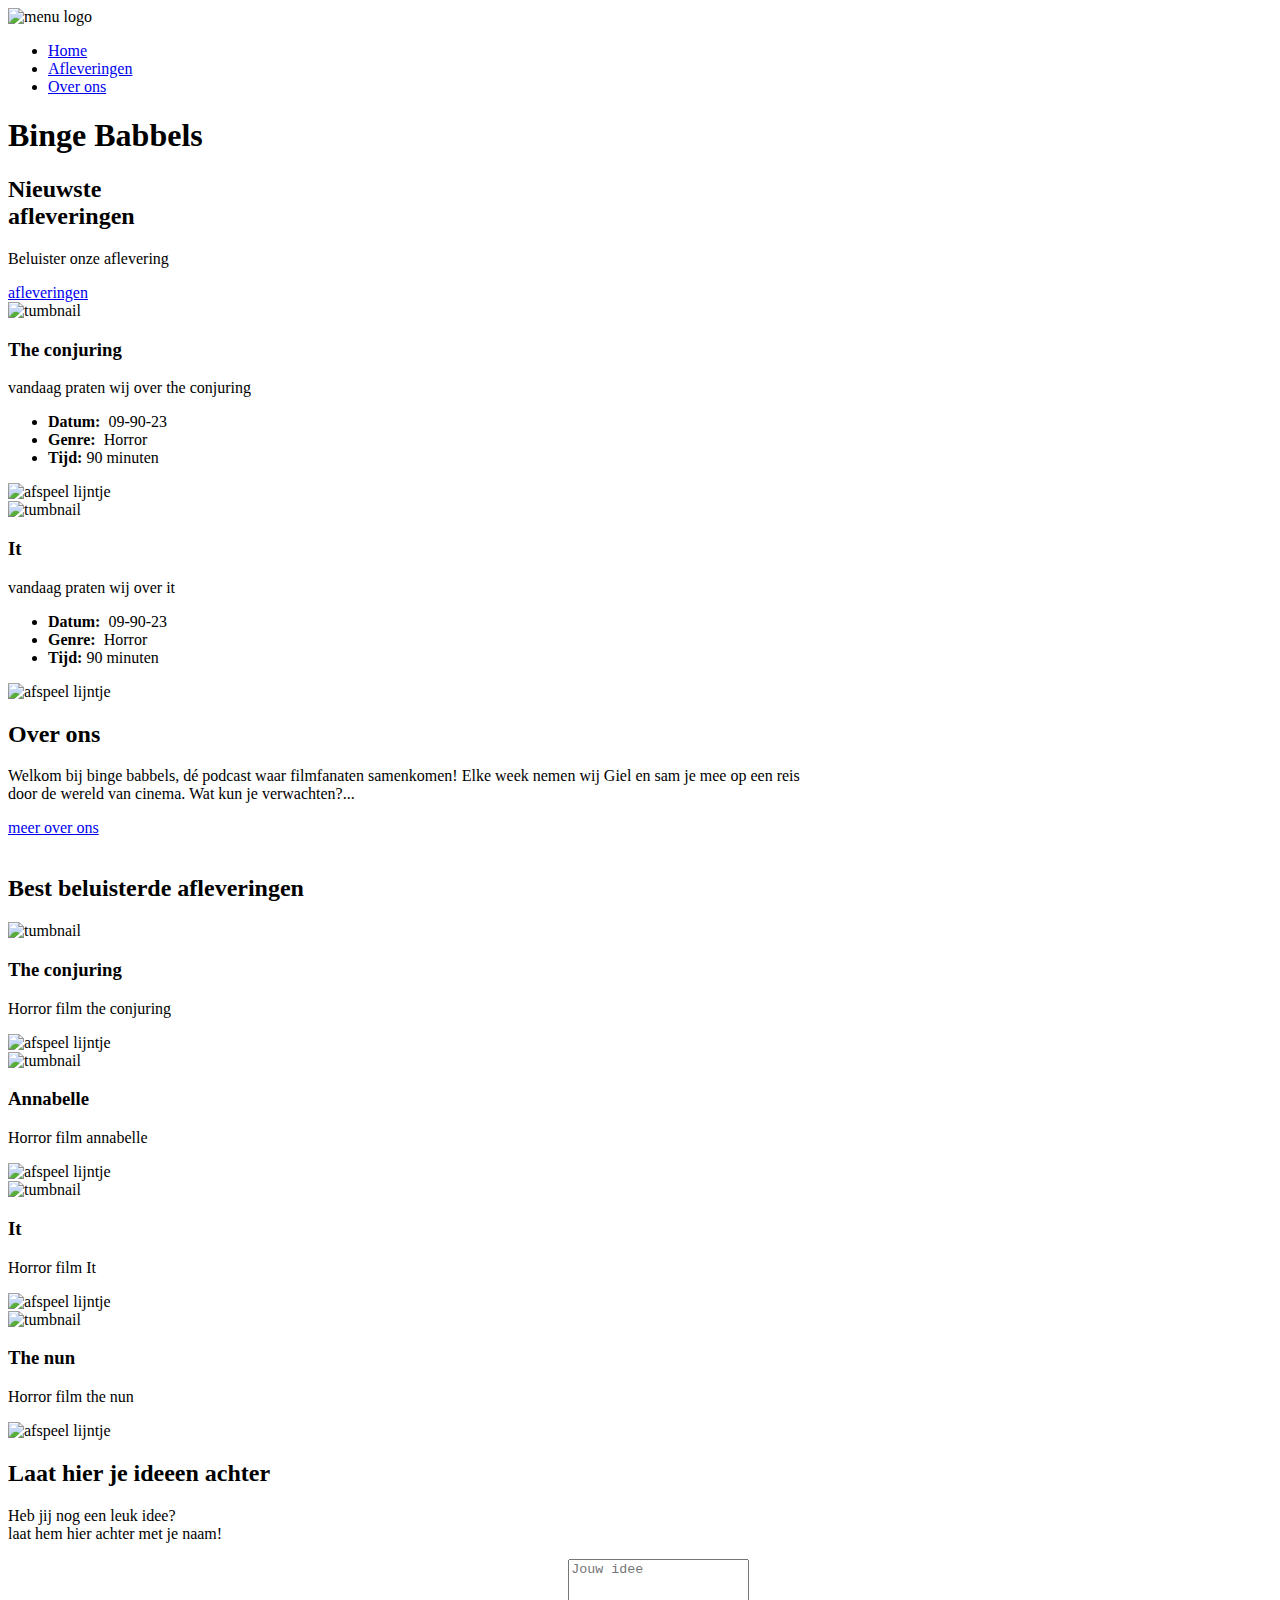
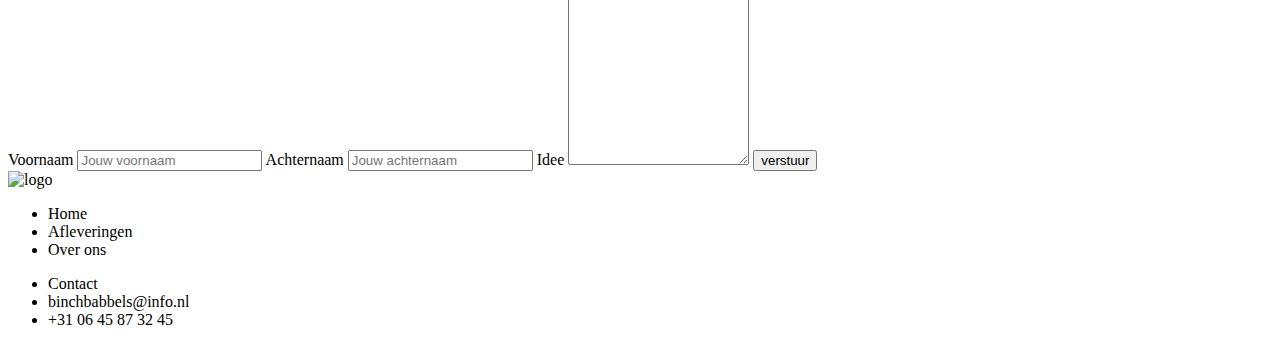
==== index.html @ 36d1fc37 "update" ====
<!DOCTYPE html>
<html lang="en">
  <head>
    <meta charset="UTF-8">
    <meta name="viewport" content="width=device-width, initial-scale=1.0">
    <title>Binch Babbels</title>
    <link rel="stylesheet" href="style.css">

    <link rel="preconnect" href="https://fonts.googleapis.com">
    <link rel="preconnect" href="https://fonts.gstatic.com" crossorigin>
    <link
      href="https://fonts.googleapis.com/css2?family=Anton&display=swap"
      rel="stylesheet"
    >
    <link href="https://fonts.googleapis.com/css2?family=Radio+Canada:ital,wght@0,300..700;1,300..700&display=swap" rel="stylesheet">
    <link href="https://fonts.googleapis.com/css2?family=Quicksand:wght@300..700&display=swap" rel="stylesheet">
    <link
      href="https://fonts.googleapis.com/css2?family=Anton&family=Permanent+Marker&display=swap"
      rel="stylesheet"
    >
    <link
      href="https://fonts.googleapis.com/css2?family=Bungee&display=swap"
      rel="stylesheet"
    >
  </head>

  <body>
    <header>
  
      
    <img src="images/Logo-blauw.png" alt="menu logo">

      <nav>
        <ul>
          <li><a href="index.html">Home</a></li>
          <li><a href="afleveringen-podcast.html">Afleveringen</a></li>
          <li><a href="over-ons-podcast.html">Over ons</a></li>
        </ul>
      </nav>
    </header>

    <main>
      <!--Header image-->
      <section class="podcast-titel">
        <h1>Binge Babbels</h1>
      </section>

      <!--Nieuwsta afleveringen-->

      <section class="nieuwste-afleveringen">
        <h2>Nieuwste <br> afleveringen</h2> 
        <div>
          <p>Beluister onze aflevering</p>
          <a href="afleveringen.html">afleveringen</a>
        </div>

      </section>

      <!-- Tegels afleveringen-->
      <section class="aflevering">
        <article>
          <img class="aflevering-tumbnail" src="images/Tekengebied 1 2.png" alt="tumbnail">
          <div>
            <h3 class="titel-nieuwe">The conjuring</h3>
            <p>vandaag praten wij over the conjuring</p>

            <ul>
              <li> <b>Datum:&nbsp;</b> 09-90-23</li>
              <li> <b>Genre:&nbsp;</b> Horror</li>
              <li> <b>Tijd:&nbsp;</b>90 minuten</li>
            </ul>

            <img class="playlijn" src="images/play.png" alt="afspeel lijntje">
          </div>
        </article>

        <article>
          <img
            class="aflevering-tumbnail"
            src="images/Tekengebied 2 2.png"
            alt="tumbnail"
          >
          <div>
            <h3 class="titel-nieuwe">It</h3>
            <p>vandaag praten wij over it</p>
            <ul>
              <li> <b>Datum:&nbsp;</b> 09-90-23</li>
              <li> <b>Genre:&nbsp;</b> Horror</li>
              <li> <b>Tijd:&nbsp;</b>90 minuten</li>
            </ul>
            <img class="playlijn" src="images/play.png" alt="afspeel lijntje">
          </div>
        </article>
      </section>


        
      <!--about-->
<section class="overons-section">

  <div>
    <h2>Over ons </h2>
    <p>
      Welkom bij binge babbels, dé podcast waar filmfanaten samenkomen! Elke week nemen wij Giel en sam je mee op een reis <br> door de wereld van cinema. Wat kun je verwachten?... </p>
    <a href="over-ons-podcast.html">meer over ons</a>
  </div>
    <img  class="foto-overons-home" src="images/wit-logo.png" alt="">
  

</section>






      
      <!--bestbeluisterd-->
      <section>
        <h2 class="titel-bestbeluisterd">Best beluisterde afleveringen</h2>
      </section>
      <div class="test">
      <section class="best-beluisterd-tegel">
       
        <article>
          <img
            class="aflevering-tumbnail"
            src="images/Tekengebied 1 2.png"
            alt="tumbnail"
          >
          <div>
            <h3 class="titel-nieuwe">The conjuring</h3>
            <p>Horror film the conjuring</p>

            <img class="playlijn" src="images/play.png" alt="afspeel lijntje">
          </div>
        </article>

        <article>
          <img
            class="aflevering-tumbnail"
            src="images/Tekengebied 4 1.png"
            alt="tumbnail"
          >
          <div>
            <h3 class="titel-nieuwe">Annabelle</h3>
            <p>Horror film annabelle</p>
    
            <img class="playlijn" src="images/play.png" alt="afspeel lijntje">
          </div>
        </article>
        

        <article>
          <img
            class="aflevering-tumbnail"
            src="images/Tekengebied 2 2.png"
            alt="tumbnail"
          >
          <div>
            <h3 class="titel-nieuwe">It</h3>
            <p>Horror film It</p>
           
            <img class="playlijn" src="images/play.png" alt="afspeel lijntje">
          </div>
        </article>

        <article>
          <img
            class="aflevering-tumbnail"
            src="images/Tekengebied 6 1.png"
            alt="tumbnail"
          >
          <div>
            <h3 class="titel-nieuwe">The nun</h3>
            <p>Horror film the nun</p>
           
            <img class="playlijn" src="images/play.png" alt="afspeel lijntje">
          </div>
        </article>
      </section>
    </div>
      
      <!-- bron formulier: https://www.w3schools.com/howto/howto_css_contact_form.asp-->

      <section class="formulier">
        <div>
          
          <h2>
            Laat hier je ideeen achter
          </h2>
          <p>
            Heb jij nog een leuk idee?<br> laat hem hier achter met je naam!
          </p>
        </div>

        <div class="container">
          <form action="action_page.php">
            <label for="fname">Voornaam</label>
            <input
              type="text"
              id="fname"
              name="firstname"
              placeholder="Jouw voornaam"
            >

            <label for="lname">Achternaam</label>
            <input
              type="text"
              id="lname"
              name="lastname"
              placeholder="Jouw achternaam"
            >

            <label for="subject">Idee</label>
            <textarea
              id="subject"
              name="subject"
              placeholder="Jouw idee"
              style="height: 200px"
            ></textarea>

            <input type="submit" value="verstuur">
          </form>
        </div>
      </section>
    </main>

    <footer>
      <img src="images/logo-binchbabbels-geel.png" alt="logo">
      <div>
        <ul>
          <li>Home</li>
          <li>Afleveringen</li>
          <li>Over ons</li>
        </ul>
      </div>
      <div>
        <ul>
          <li>Contact</li>
          <li>binchbabbels@info.nl</li>
          <li>+31 06 45 87 32 45</li>
        </ul>
      </div>
    </footer>
  </body>
</html>
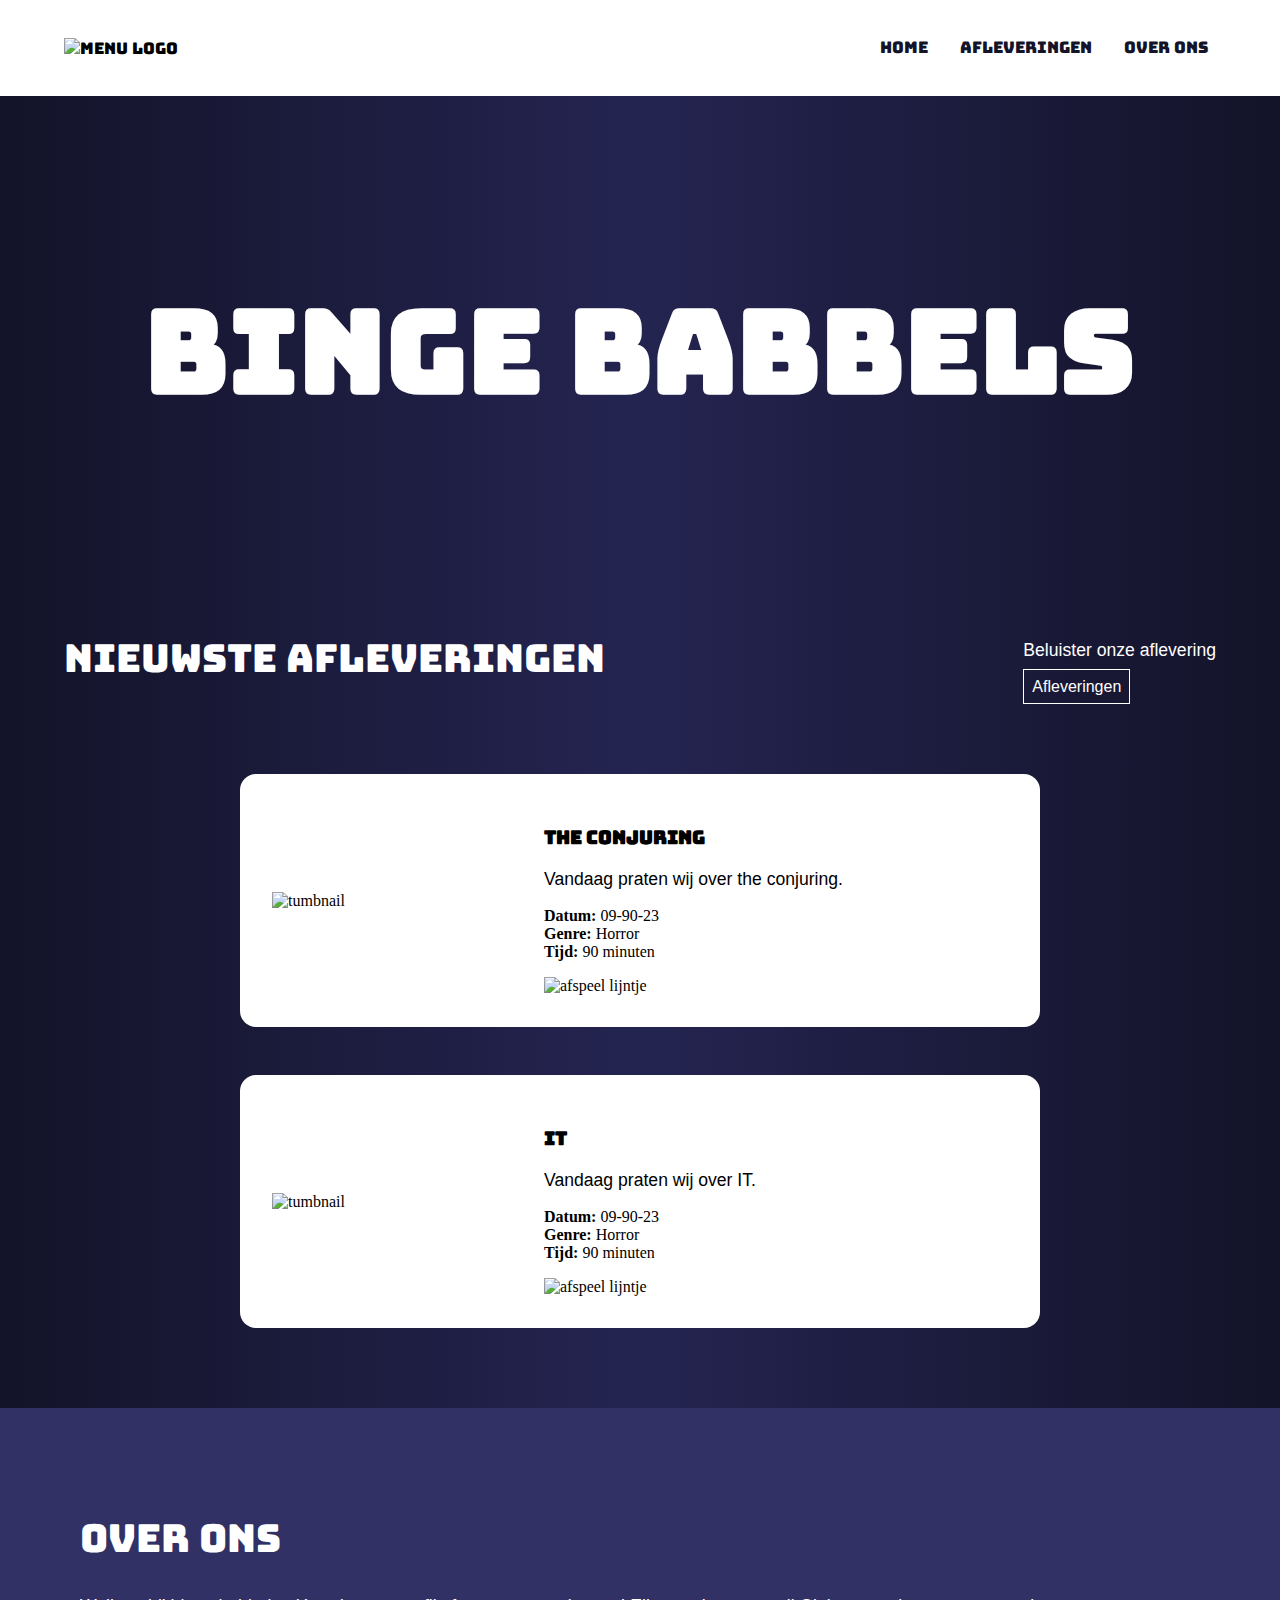
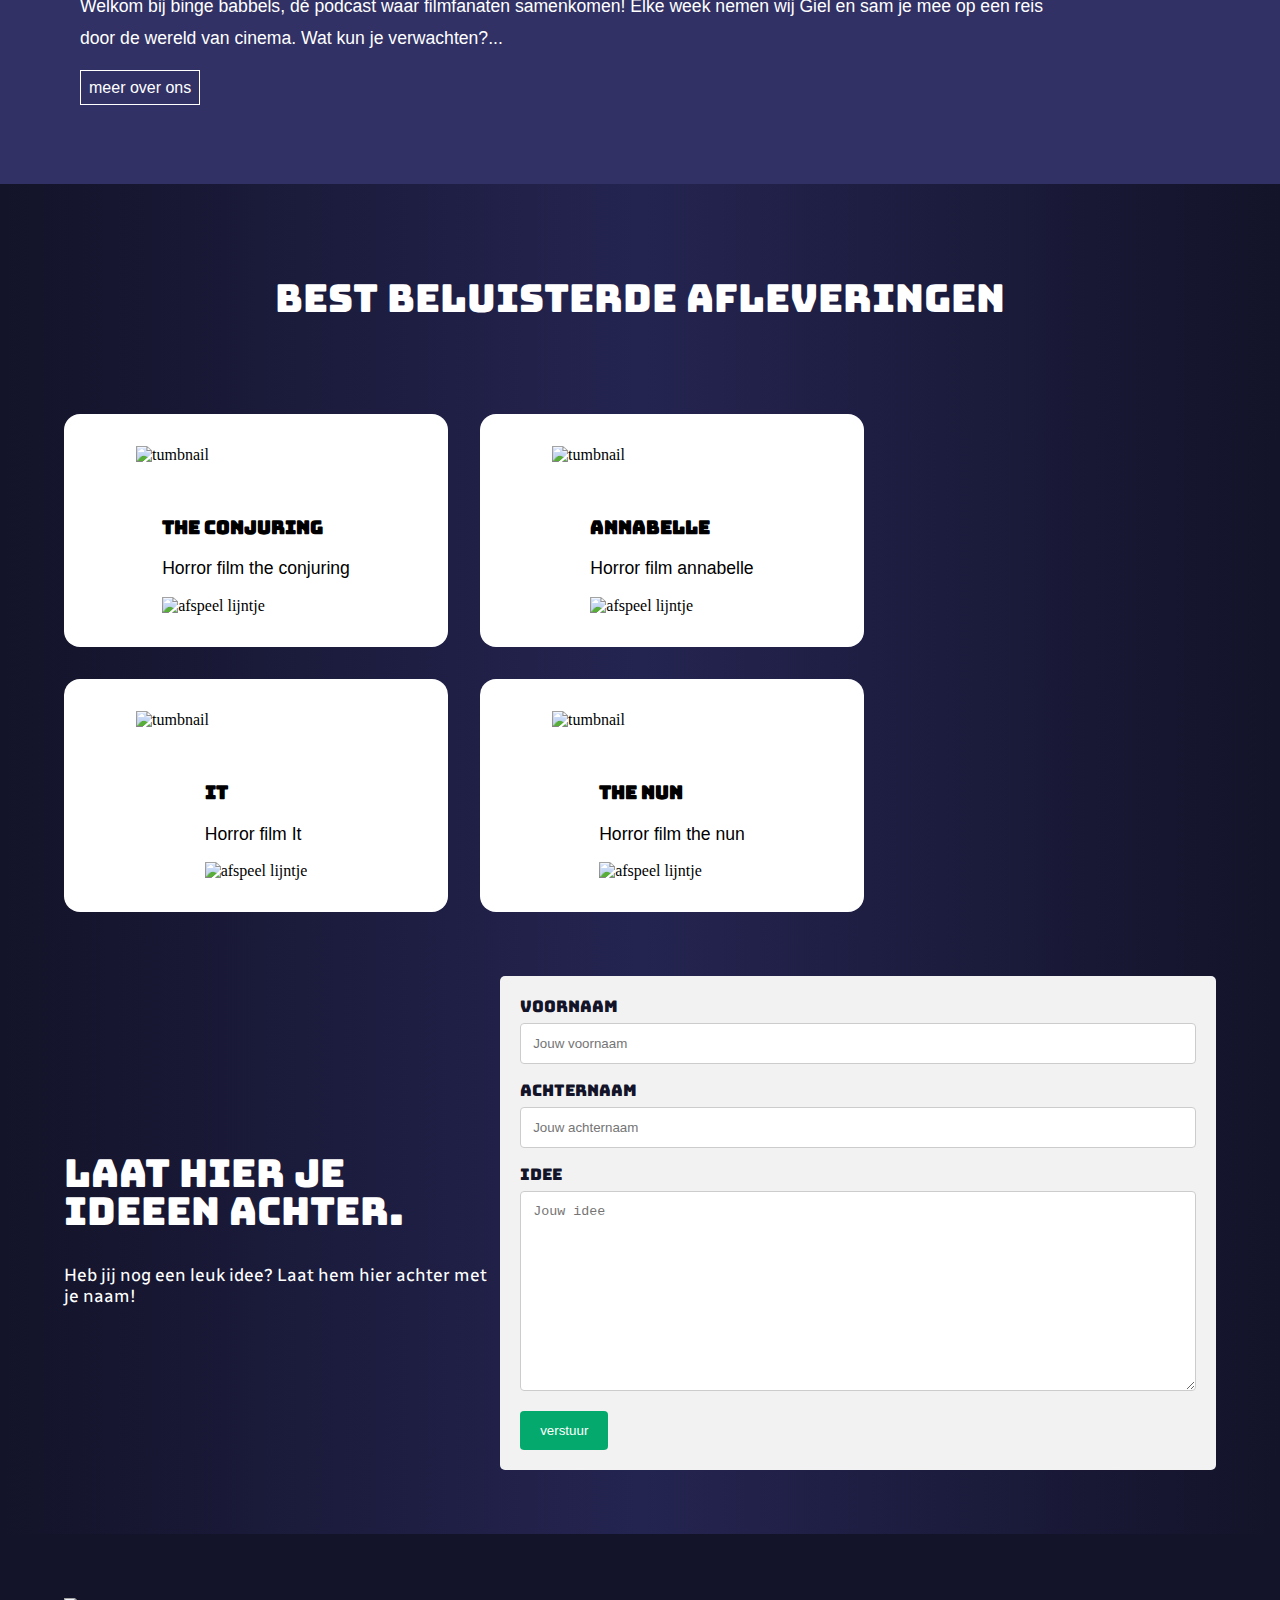
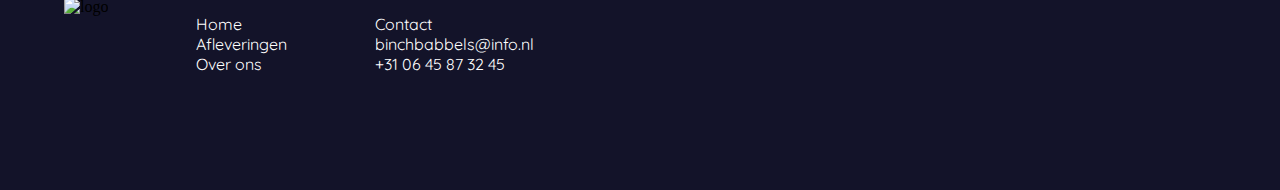
==== commit e43b489a: "nog een update" ====
--- a/index.html
+++ b/index.html
@@ -2,6 +2,7 @@
 <html lang="en">
   <head>
     <meta charset="UTF-8">
+    <link rel="icon" href="images/Logo-blauw.png">
     <meta name="viewport" content="width=device-width, initial-scale=1.0">
     <title>Binch Babbels</title>
     <link rel="stylesheet" href="style.css">
@@ -48,10 +49,10 @@
       <!--Nieuwsta afleveringen-->
 
       <section class="nieuwste-afleveringen">
-        <h2>Nieuwste <br> afleveringen</h2> 
+        <h2>Nieuwste afleveringen</h2> 
         <div>
           <p>Beluister onze aflevering</p>
-          <a href="afleveringen.html">afleveringen</a>
+          <a href="afleveringen.html">Afleveringen</a>
         </div>
 
       </section>
@@ -62,12 +63,12 @@
           <img class="aflevering-tumbnail" src="images/Tekengebied 1 2.png" alt="tumbnail">
           <div>
             <h3 class="titel-nieuwe">The conjuring</h3>
-            <p>vandaag praten wij over the conjuring</p>
+            <p>Vandaag praten wij over the conjuring.</p>
 
             <ul>
-              <li> <b>Datum:&nbsp;</b> 09-90-23</li>
-              <li> <b>Genre:&nbsp;</b> Horror</li>
-              <li> <b>Tijd:&nbsp;</b>90 minuten</li>
+              <li> <strong>Datum:&nbsp;</strong> 09-90-23</li>
+              <li> <strong>Genre:&nbsp;</strong> Horror</li>
+              <li> <strong>Tijd:&nbsp;</strong>90 minuten</li>
             </ul>
 
             <img class="playlijn" src="images/play.png" alt="afspeel lijntje">
@@ -81,12 +82,12 @@
             alt="tumbnail"
           >
           <div>
-            <h3 class="titel-nieuwe">It</h3>
-            <p>vandaag praten wij over it</p>
+            <h3 class="titel-nieuwe">IT</h3>
+            <p>Vandaag praten wij over IT.</p>
             <ul>
-              <li> <b>Datum:&nbsp;</b> 09-90-23</li>
-              <li> <b>Genre:&nbsp;</b> Horror</li>
-              <li> <b>Tijd:&nbsp;</b>90 minuten</li>
+              <li> <strong>Datum:&nbsp;</strong> 09-90-23</li>
+              <li> <strong>Genre:&nbsp;</strong> Horror</li>
+              <li> <strong>Tijd:&nbsp;</strong>90 minuten</li>
             </ul>
             <img class="playlijn" src="images/play.png" alt="afspeel lijntje">
           </div>
@@ -101,7 +102,7 @@
   <div>
     <h2>Over ons </h2>
     <p>
-      Welkom bij binge babbels, dé podcast waar filmfanaten samenkomen! Elke week nemen wij Giel en sam je mee op een reis <br> door de wereld van cinema. Wat kun je verwachten?... </p>
+      Welkom bij binge babbels, dé podcast waar filmfanaten samenkomen! Elke week nemen wij Giel en sam je mee op een reis door de wereld van cinema. Wat kun je verwachten?... </p>
     <a href="over-ons-podcast.html">meer over ons</a>
   </div>
     <img  class="foto-overons-home" src="images/wit-logo.png" alt="">
@@ -187,10 +188,10 @@
         <div>
           
           <h2>
-            Laat hier je ideeen achter
+            Laat hier je ideeen achter.
           </h2>
           <p>
-            Heb jij nog een leuk idee?<br> laat hem hier achter met je naam!
+            Heb jij nog een leuk idee? Laat hem hier achter met je naam!
           </p>
         </div>
 
--- a/style.css
+++ b/style.css
@@ -0,0 +1,536 @@
+body {
+    margin: 0;
+    width: 100%;
+    background-image: linear-gradient(
+      to right,
+      rgb(19, 19, 41),
+      rgb(36, 36, 81),
+      rgb(19, 19, 41)
+    );
+  }
+
+  main section {
+    padding: 4em 4em 0em 4em;
+  }
+
+  main section section {
+    padding: 0 0em;
+  }
+
+  /*navigatie*/
+
+  header {
+    display: flex;
+    padding: 0 4em;
+    background-color: white;
+    flex-wrap: wrap;
+    align-items: center;
+    font-family: "Bungee", sans-serif;
+    gap: 2rem;
+    justify-content: space-between;
+  
+
+  }
+
+header img{
+    width: 10em;   
+}
+
+
+
+  header li {
+    height: 5rem;
+    list-style: none;
+    line-height: 5rem;
+    padding: 0.5em;
+  }
+
+  header ul {
+    display: flex;
+    gap: 1rem;
+    margin: 0;
+  }
+
+  header li a {
+    color: rgb(19, 19, 41);
+    text-decoration: none;
+  }
+  
+  header li a:hover {
+    color: rgb(255, 255, 255);
+  }
+
+  header li:hover{
+    background-color:rgb(19, 19, 41);  
+  }
+
+  header li:hover a{
+    color:white ;
+  }
+
+
+
+
+ /*header*/
+
+
+  h1 {
+    font-size: 9vw;
+    font-family: "Bungee", sans-serif;
+    color: white;
+    text-align: center;
+    margin: 0em;
+    line-height: 9vw;
+  }
+
+  .podcast-titel {
+    display: flex;
+    background-image: url(images/patroon2.png);
+    background-repeat: no-repeat;
+    background-size: cover;
+    background-position: center;
+    height: 30vw;
+    justify-content: center;
+    align-items: center;
+  }
+
+
+
+ /*nieuwste aflevering*/
+
+  h2 {
+    font-size: 3vw;
+    font-family: "Bungee", sans-serif;
+    font-weight: 400;
+    font-style: normal;
+    color: white;
+    text-align: left;
+
+    line-height: 1em;
+  }
+
+
+  section a {
+    border: 0.1rem solid white;
+    padding: 0.5rem;
+    color: white;
+    text-decoration: none;
+    font-family: "Franklin Gothic Medium", "Arial Narrow", Arial, sans-serif;
+  }
+
+section p {
+    color: rgb(255, 255, 255);
+    font-size: 1.1em;
+    font-family: "Franklin Gothic Medium", "Arial Narrow", Arial, sans-serif;
+  
+  }
+
+   /*nieuwste aflevering blokken*/
+
+
+ 
+.aflevering {
+    display: flex;
+    flex-wrap: wrap;
+    gap: 3em;
+    justify-content:center ;
+    align-items: center;
+  }
+
+
+article {
+  display: flex;
+  background-color: white;
+  align-items: center;
+  padding: 2em;
+  border-radius: 1em;
+  color: black;
+  width: 46em;
+  gap:2em;
+ 
+}
+
+article p {
+    color: black;
+}
+
+article ul{
+    padding: 0rem;
+  }
+
+
+  article li{
+    list-style-type: none;
+  }
+
+article img {
+    width: 15em;
+  }
+.playlijn{
+width: 100%;
+
+}
+/* 
+.aflevering article{
+    width: 30em;
+} */
+.best-beluisterd-tegel article{
+   display: flex;
+   flex-direction: column;
+   width: 20em;
+   justify-content: center;
+}
+
+.nieuwste-afleveringen {
+    display: flex;
+    justify-content: space-between;
+    align-items: center;
+}
+
+.best-beluisterd article img {
+    width: 15em;
+  }
+
+
+
+
+
+/* .aflevering-tumbnail { 
+    width: 15em;
+  } */
+
+.tumbnail { 
+    width: 15em;
+  }
+
+.playknop{
+    width: 5em;
+}
+
+.bestbeluisterd div {
+    display: flex;
+}
+
+.titel-nieuwe{
+    font-family: "Bungee", sans-serif;
+    text-align:left;
+}
+
+.best-beluisterd-tegel{
+display: flex;
+justify-content: start;
+flex-wrap: wrap;
+align-items: center;
+gap: 2rem;
+/* padding-right: 2rem; */
+
+}
+
+
+
+
+
+
+/*overons-homepgae*/
+
+
+
+.overons-section{
+  display: flex;
+  justify-content: space-between;
+  align-items: center;
+  padding: 5rem;
+  background-color: rgb(49, 49, 101);
+  margin-top: 5rem;
+  line-height: 2rem;
+  flex-wrap: wrap;
+  
+  
+}
+
+.overons-section div p {
+  width: 100ch;
+}
+
+
+.foto-overons-home{
+  width:30%;
+
+}
+
+/*overons-pagina-tussenblok*/
+
+
+iframe{
+  height: 30rem;
+  width: 50rem;
+  
+}
+
+
+
+.tussenblok-actie{
+  display: flex;
+  justify-content: space-between;
+  align-items: center;
+  padding: 7rem;
+  background-color: rgb(49, 49, 101);
+  margin-top: 5rem;
+  line-height: 2rem;
+  flex-wrap: wrap;
+  
+}
+
+
+.tussenblok-actie img{
+  height: 30rem;
+}
+
+
+
+.tussenblok-actie h2{
+  font-size: 4rem;
+  line-height: 4rem;
+  width: 14ch;
+  
+}
+
+.merchandise p{
+  text-align: center;
+  line-height:0rem;
+  font-size: 2em;
+}
+
+.mock-kockup{
+  height: auto;
+}
+
+
+
+
+
+.titel-bestbeluisterd{
+    text-align: center;
+} */
+
+
+.best-beluisterd-tegel article{
+ display: flex;
+ justify-content: center;
+ flex-wrap: wrap;
+   
+
+
+}
+   
+.playlijn2{
+    width: 20em;
+}
+
+
+/*formulier*/
+
+/*bron formulier:https://www.w3schools.com/howto/howto_css_contact_form.asp */
+
+.formulier{
+    display: flex;
+    justify-content: space-between;
+    align-items: center;
+}
+
+.formulier p {
+  font-family: 'Radio Canada';
+}
+
+
+
+label {
+  font-family: "Bungee", sans-serif;
+  color: rgb(19, 19, 41);
+}
+
+input[type="text"],
+select,
+textarea {
+  width: 100%;
+  padding: 12px;
+  border: 1px solid #ccc;
+  border-radius: 4px;
+  box-sizing: border-box;
+  margin-top: 6px;
+  margin-bottom: 16px;
+  resize: vertical;
+}
+
+input[type="submit"] {
+  background-color: #04aa6d;
+  color: white;
+  padding: 12px 20px;
+  border: none;
+  border-radius: 4px;
+  cursor: pointer;
+}
+
+input[type="submit"]:hover {
+  background-color: #45a049;
+}
+
+.container {
+  border-radius: 5px;
+  background-color: #f2f2f2;
+  padding: 20px;
+}
+
+
+/*afleveringen pagina*/
+
+/*header*/
+
+.afleveringen-header {
+    display: flex;
+    background-image: url(images/aflleveringen-slinger.png);
+    background-repeat: no-repeat;
+    background-size: cover;
+    background-position: bottom;
+    height: 30em;
+    justify-content: center;
+    align-items: start;
+  }
+
+
+section ul{
+    list-style-type: none;
+    /* color: white; */
+    
+    font-size: 1rem;
+
+
+}
+section li{
+    display: flex;
+    justify-content: start;
+    align-items: center;
+}
+
+
+
+.afleveringen-genres {
+  display: block;
+  justify-content: center;
+  align-items: center;
+  color: white;
+  font-family: "Bungee", sans-serif;
+  list-style: none;
+}
+
+.afleveringen-genres ul {
+  justify-content: center;
+  display: flex;
+  flex-direction: row;
+  font-size: 2rem;
+}
+
+.afleveringen-genres ul li {
+  padding: .3rem;
+}
+
+.over-ons-header {
+  display: flex;
+  background-image: url(images/aflleveringen-slinger.png);
+  background-repeat: no-repeat;
+  background-size: cover;
+  background-position: bottom;
+  height: 30em;
+  justify-content: center;
+  align-items: center;
+}
+
+.info {
+  display: flex;
+  justify-content: space-between;
+  align-items: flex-start;
+  margin: 2rem;
+  gap: 8rem;
+  
+  
+}
+
+.overons-tekst {
+  font-size: 1.5vw;
+  line-height: 2vw;
+}
+
+.overons-foto {
+  height: 30vw;
+  align-items: end;
+  display: flex;
+  flex-wrap: wrap;
+}
+
+
+
+
+.titel-apps {
+  color:white;
+  font-family: "Bungee", sans-serif;
+  text-align: center;
+  font-size: 3vw;
+}
+
+.apps {
+  display: flex;
+  justify-content: space-between;
+  flex-wrap: wrap;
+  align-items: end;
+  margin: 70px;
+}
+
+
+
+.overons-merchandise{
+  height: 20rem;
+  width: 20rem;
+}
+
+
+.Mockup-titel{
+  font-size: 1.2em;
+  font-family: "Bungee", sans-serif;
+  align-items: center;
+}
+
+.knop-bestellen{
+  color:rgb(34,32,99);
+  border-color: rgb(34,32,99);
+  align-items: start;
+  border-radius:1rem;
+  padding: 1rem;
+}
+
+/*footer*/
+
+footer{
+  /* width: 100%; */
+  height: 8em;
+  display: flex;
+  flex-wrap: wrap;
+  justify-content: start;
+  gap: 3em;
+  padding: 4em 4em 4em 4em;
+  margin-top: 4em;
+    background-color:rgb(19, 19, 41);
+}
+
+
+footer img{
+  height: 40%;
+  
+  
+}
+
+footer ul{
+    list-style-type: none;
+    color: white;
+  font-family: 'Quicksand';
+
+}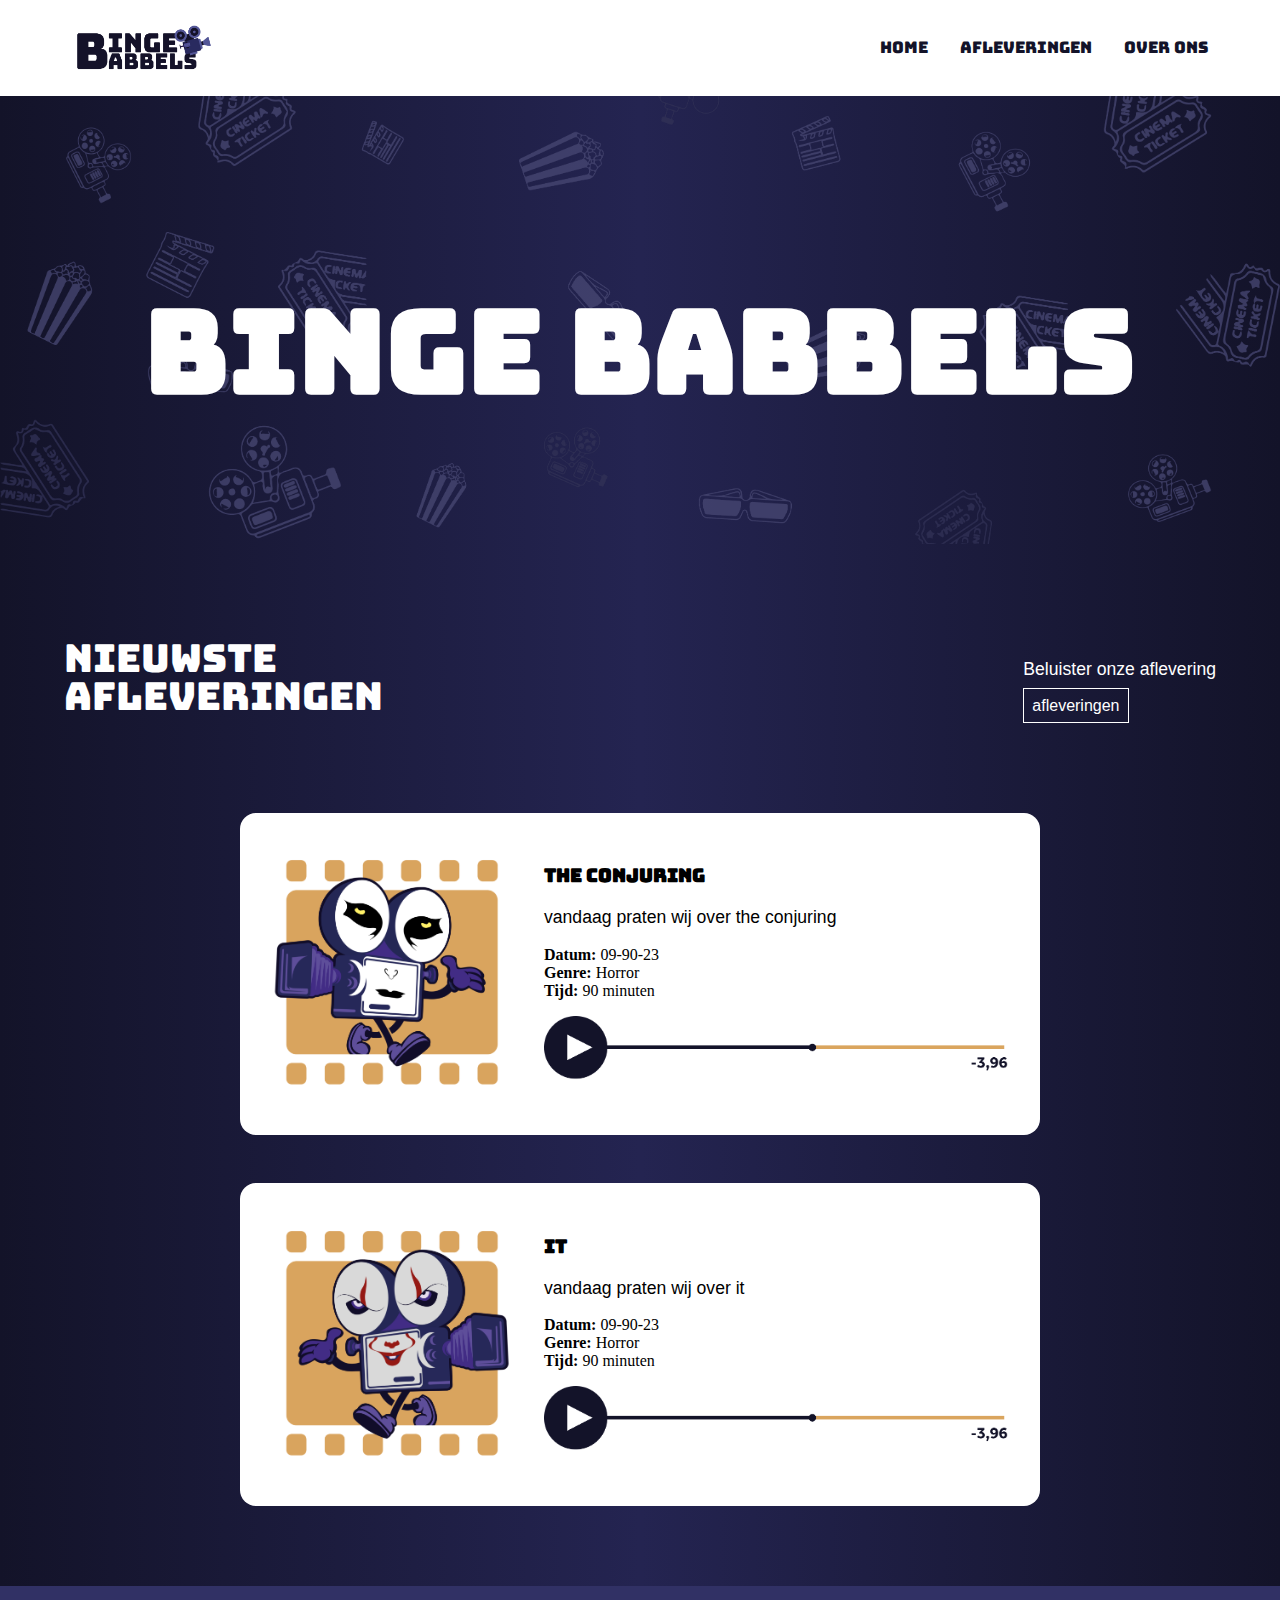
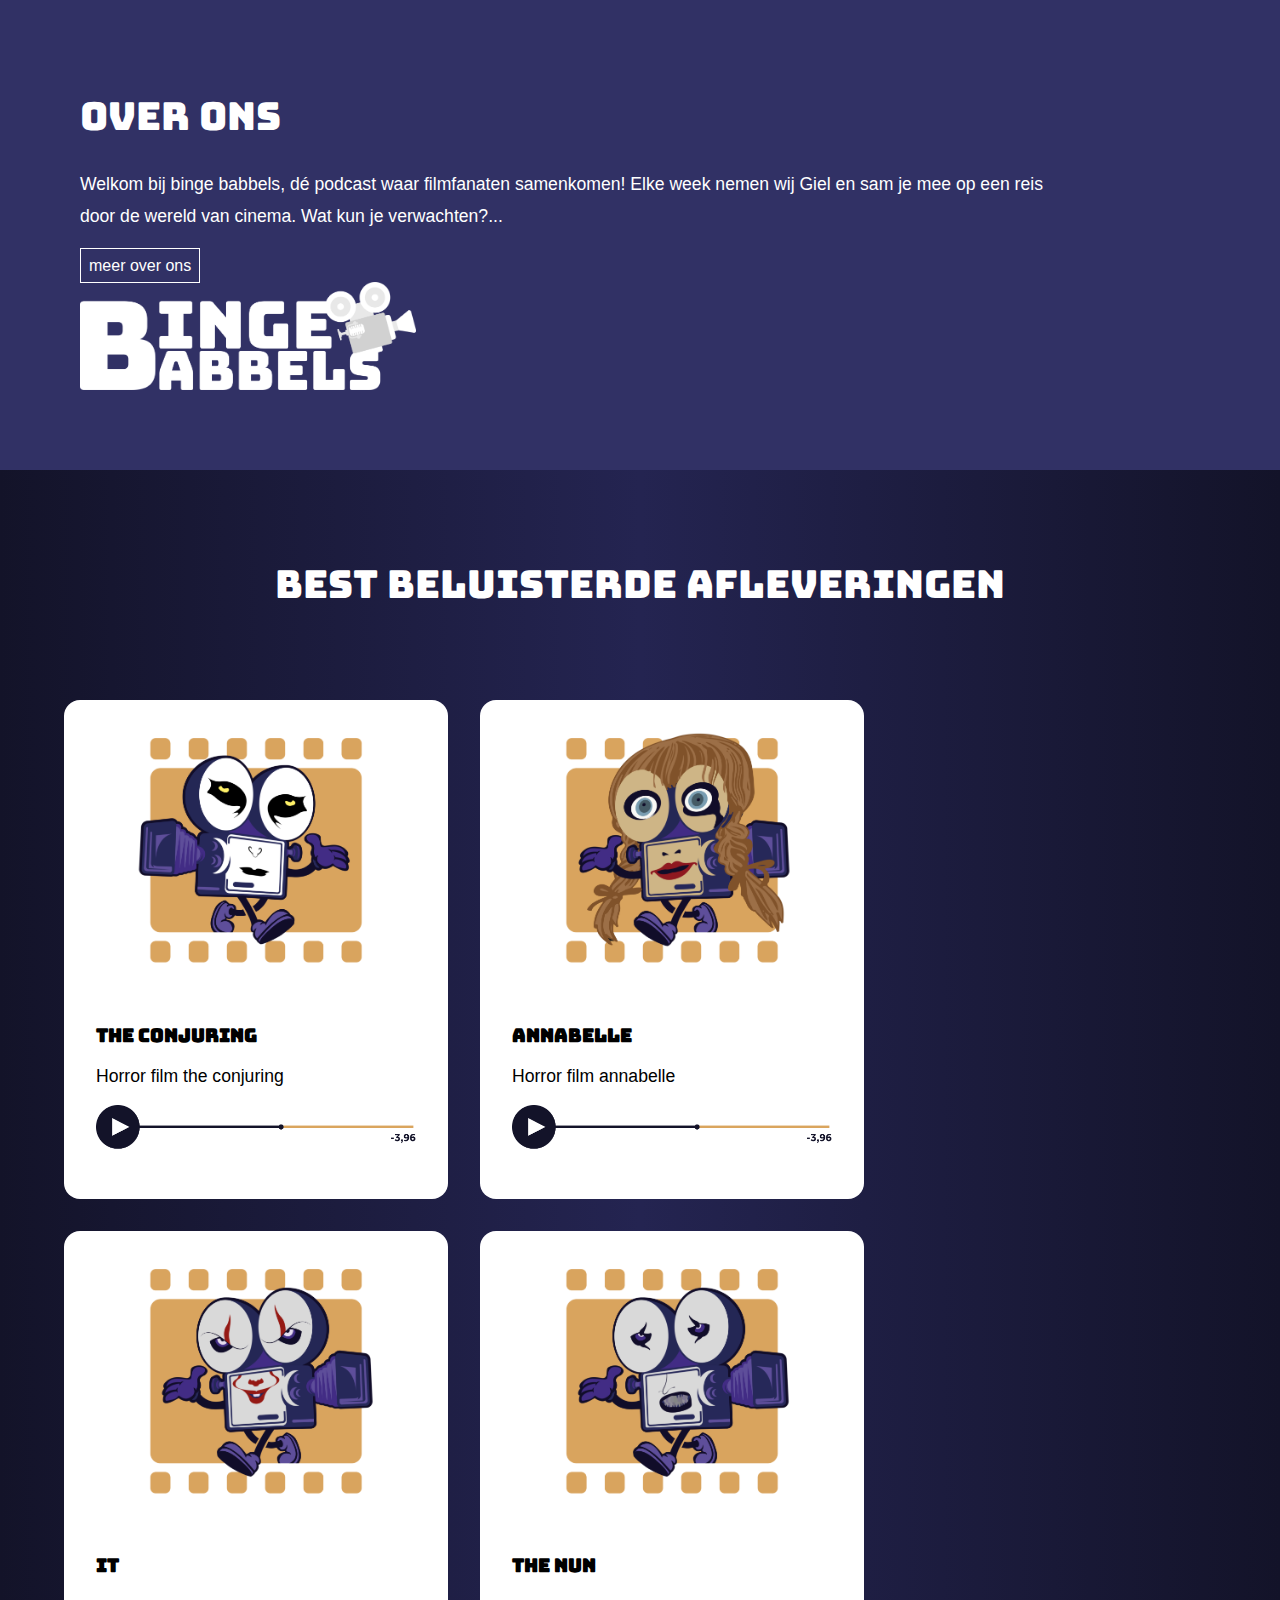
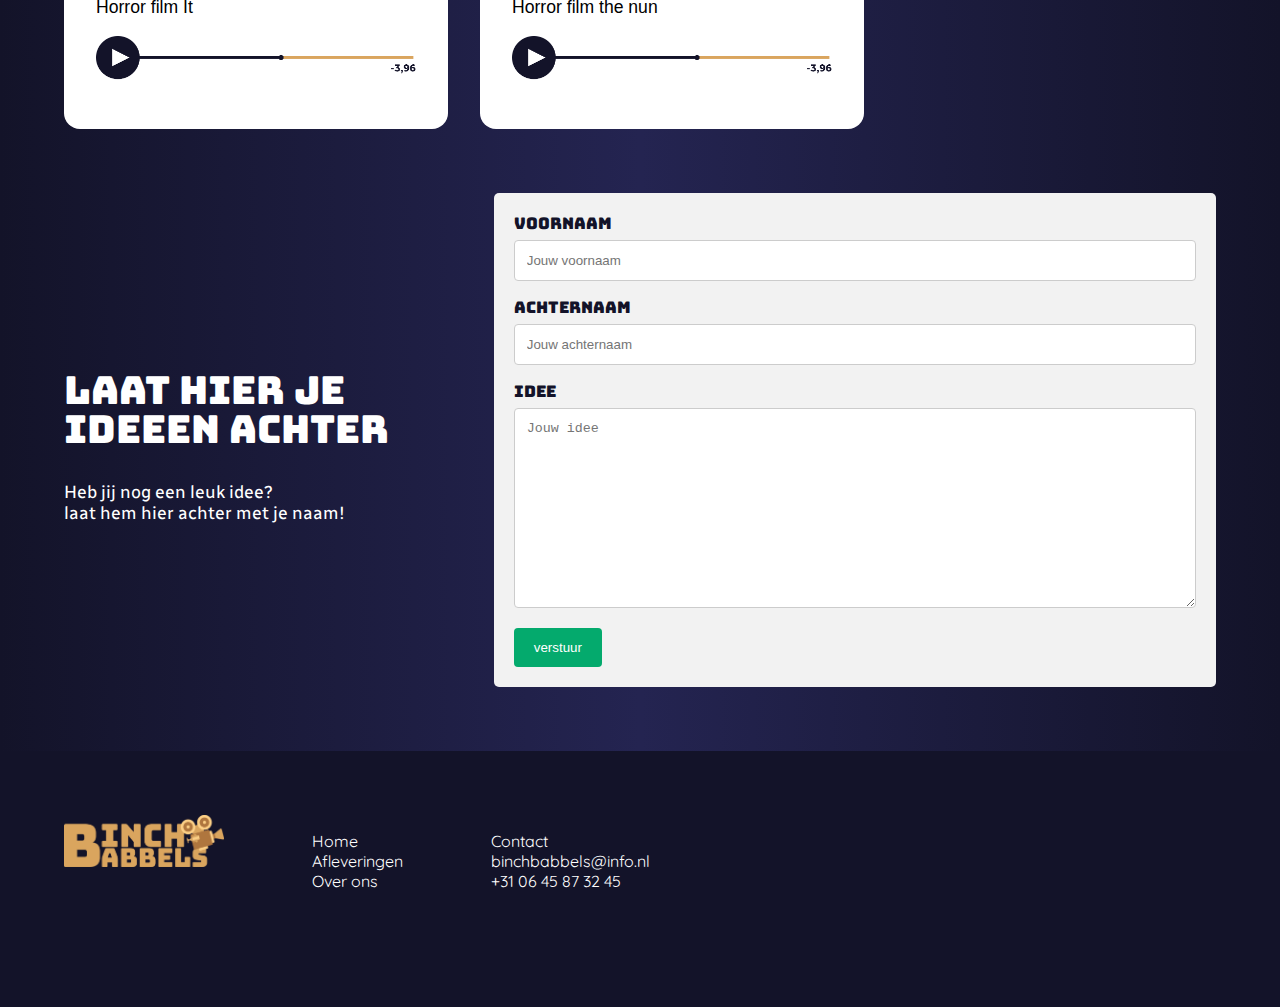
==== commit 07583440: "1e versie" ====
--- a/index.html
+++ b/index.html
@@ -1,28 +1,27 @@
 <!DOCTYPE html>
 <html lang="en">
   <head>
-    <meta charset="UTF-8">
-    <link rel="icon" href="images/Logo-blauw.png">
-    <meta name="viewport" content="width=device-width, initial-scale=1.0">
+    <meta charset="UTF-8" />
+    <meta name="viewport" content="width=device-width, initial-scale=1.0" />
     <title>Binch Babbels</title>
-    <link rel="stylesheet" href="style.css">
-
-    <link rel="preconnect" href="https://fonts.googleapis.com">
-    <link rel="preconnect" href="https://fonts.gstatic.com" crossorigin>
+    <link rel="stylesheet" href="style.css" />
+
+    <link rel="preconnect" href="https://fonts.googleapis.com" />
+    <link rel="preconnect" href="https://fonts.gstatic.com" crossorigin />
     <link
       href="https://fonts.googleapis.com/css2?family=Anton&display=swap"
       rel="stylesheet"
-    >
+    />
     <link href="https://fonts.googleapis.com/css2?family=Radio+Canada:ital,wght@0,300..700;1,300..700&display=swap" rel="stylesheet">
     <link href="https://fonts.googleapis.com/css2?family=Quicksand:wght@300..700&display=swap" rel="stylesheet">
     <link
       href="https://fonts.googleapis.com/css2?family=Anton&family=Permanent+Marker&display=swap"
       rel="stylesheet"
-    >
+    />
     <link
       href="https://fonts.googleapis.com/css2?family=Bungee&display=swap"
       rel="stylesheet"
-    >
+    />
   </head>
 
   <body>
@@ -49,10 +48,10 @@
       <!--Nieuwsta afleveringen-->
 
       <section class="nieuwste-afleveringen">
-        <h2>Nieuwste afleveringen</h2> 
+        <h2>Nieuwste <br> afleveringen</h2> 
         <div>
           <p>Beluister onze aflevering</p>
-          <a href="afleveringen.html">Afleveringen</a>
+          <a href="afleveringen.html">afleveringen</a>
         </div>
 
       </section>
@@ -60,18 +59,22 @@
       <!-- Tegels afleveringen-->
       <section class="aflevering">
         <article>
-          <img class="aflevering-tumbnail" src="images/Tekengebied 1 2.png" alt="tumbnail">
+          <img
+            class="aflevering-tumbnail"
+            src="images/Tekengebied 1 2.png"
+            alt="tumbnail"
+          />
           <div>
             <h3 class="titel-nieuwe">The conjuring</h3>
-            <p>Vandaag praten wij over the conjuring.</p>
+            <p>vandaag praten wij over the conjuring</p>
 
             <ul>
-              <li> <strong>Datum:&nbsp;</strong> 09-90-23</li>
-              <li> <strong>Genre:&nbsp;</strong> Horror</li>
-              <li> <strong>Tijd:&nbsp;</strong>90 minuten</li>
+              <li> <b>Datum:&nbsp;</b> 09-90-23</li>
+              <li> <b>Genre:&nbsp;</b> Horror</li>
+              <li> <b>Tijd:&nbsp;</b>90 minuten</li>
             </ul>
 
-            <img class="playlijn" src="images/play.png" alt="afspeel lijntje">
+            <img class="playlijn" src="images/play.png" alt="afspeel lijntje" />
           </div>
         </article>
 
@@ -80,16 +83,16 @@
             class="aflevering-tumbnail"
             src="images/Tekengebied 2 2.png"
             alt="tumbnail"
-          >
-          <div>
-            <h3 class="titel-nieuwe">IT</h3>
-            <p>Vandaag praten wij over IT.</p>
+          />
+          <div>
+            <h3 class="titel-nieuwe">It</h3>
+            <p>vandaag praten wij over it</p>
             <ul>
-              <li> <strong>Datum:&nbsp;</strong> 09-90-23</li>
-              <li> <strong>Genre:&nbsp;</strong> Horror</li>
-              <li> <strong>Tijd:&nbsp;</strong>90 minuten</li>
+              <li> <b>Datum:&nbsp;</b> 09-90-23</li>
+              <li> <b>Genre:&nbsp;</b> Horror</li>
+              <li> <b>Tijd:&nbsp;</b>90 minuten</li>
             </ul>
-            <img class="playlijn" src="images/play.png" alt="afspeel lijntje">
+            <img class="playlijn" src="images/play.png" alt="afspeel lijntje" />
           </div>
         </article>
       </section>
@@ -102,7 +105,7 @@
   <div>
     <h2>Over ons </h2>
     <p>
-      Welkom bij binge babbels, dé podcast waar filmfanaten samenkomen! Elke week nemen wij Giel en sam je mee op een reis door de wereld van cinema. Wat kun je verwachten?... </p>
+      Welkom bij binge babbels, dé podcast waar filmfanaten samenkomen! Elke week nemen wij Giel en sam je mee op een reis <br> door de wereld van cinema. Wat kun je verwachten?... </p>
     <a href="over-ons-podcast.html">meer over ons</a>
   </div>
     <img  class="foto-overons-home" src="images/wit-logo.png" alt="">
@@ -128,12 +131,12 @@
             class="aflevering-tumbnail"
             src="images/Tekengebied 1 2.png"
             alt="tumbnail"
-          >
+          />
           <div>
             <h3 class="titel-nieuwe">The conjuring</h3>
             <p>Horror film the conjuring</p>
 
-            <img class="playlijn" src="images/play.png" alt="afspeel lijntje">
+            <img class="playlijn" src="images/play.png" alt="afspeel lijntje" />
           </div>
         </article>
 
@@ -142,12 +145,12 @@
             class="aflevering-tumbnail"
             src="images/Tekengebied 4 1.png"
             alt="tumbnail"
-          >
+          />
           <div>
             <h3 class="titel-nieuwe">Annabelle</h3>
             <p>Horror film annabelle</p>
     
-            <img class="playlijn" src="images/play.png" alt="afspeel lijntje">
+            <img class="playlijn" src="images/play.png" alt="afspeel lijntje" />
           </div>
         </article>
         
@@ -157,12 +160,12 @@
             class="aflevering-tumbnail"
             src="images/Tekengebied 2 2.png"
             alt="tumbnail"
-          >
+          />
           <div>
             <h3 class="titel-nieuwe">It</h3>
             <p>Horror film It</p>
            
-            <img class="playlijn" src="images/play.png" alt="afspeel lijntje">
+            <img class="playlijn" src="images/play.png" alt="afspeel lijntje" />
           </div>
         </article>
 
@@ -171,12 +174,12 @@
             class="aflevering-tumbnail"
             src="images/Tekengebied 6 1.png"
             alt="tumbnail"
-          >
+          />
           <div>
             <h3 class="titel-nieuwe">The nun</h3>
             <p>Horror film the nun</p>
            
-            <img class="playlijn" src="images/play.png" alt="afspeel lijntje">
+            <img class="playlijn" src="images/play.png" alt="afspeel lijntje" />
           </div>
         </article>
       </section>
@@ -188,10 +191,10 @@
         <div>
           
           <h2>
-            Laat hier je ideeen achter.
+            Laat hier je ideeen achter
           </h2>
           <p>
-            Heb jij nog een leuk idee? Laat hem hier achter met je naam!
+            Heb jij nog een leuk idee?<br /> laat hem hier achter met je naam!
           </p>
         </div>
 
@@ -203,7 +206,7 @@
               id="fname"
               name="firstname"
               placeholder="Jouw voornaam"
-            >
+            />
 
             <label for="lname">Achternaam</label>
             <input
@@ -211,7 +214,7 @@
               id="lname"
               name="lastname"
               placeholder="Jouw achternaam"
-            >
+            />
 
             <label for="subject">Idee</label>
             <textarea
@@ -221,14 +224,14 @@
               style="height: 200px"
             ></textarea>
 
-            <input type="submit" value="verstuur">
+            <input type="submit" value="verstuur" />
           </form>
         </div>
       </section>
     </main>
 
     <footer>
-      <img src="images/logo-binchbabbels-geel.png" alt="logo">
+      <img src="images/logo-binchbabbels-geel.png" alt="logo" />
       <div>
         <ul>
           <li>Home</li>
--- a/style.css
+++ b/style.css
@@ -248,10 +248,6 @@
   
 }
 
-.overons-section div p {
-  width: 100ch;
-}
-
 
 .foto-overons-home{
   width:30%;
@@ -291,7 +287,6 @@
 .tussenblok-actie h2{
   font-size: 4rem;
   line-height: 4rem;
-  width: 14ch;
   
 }
 
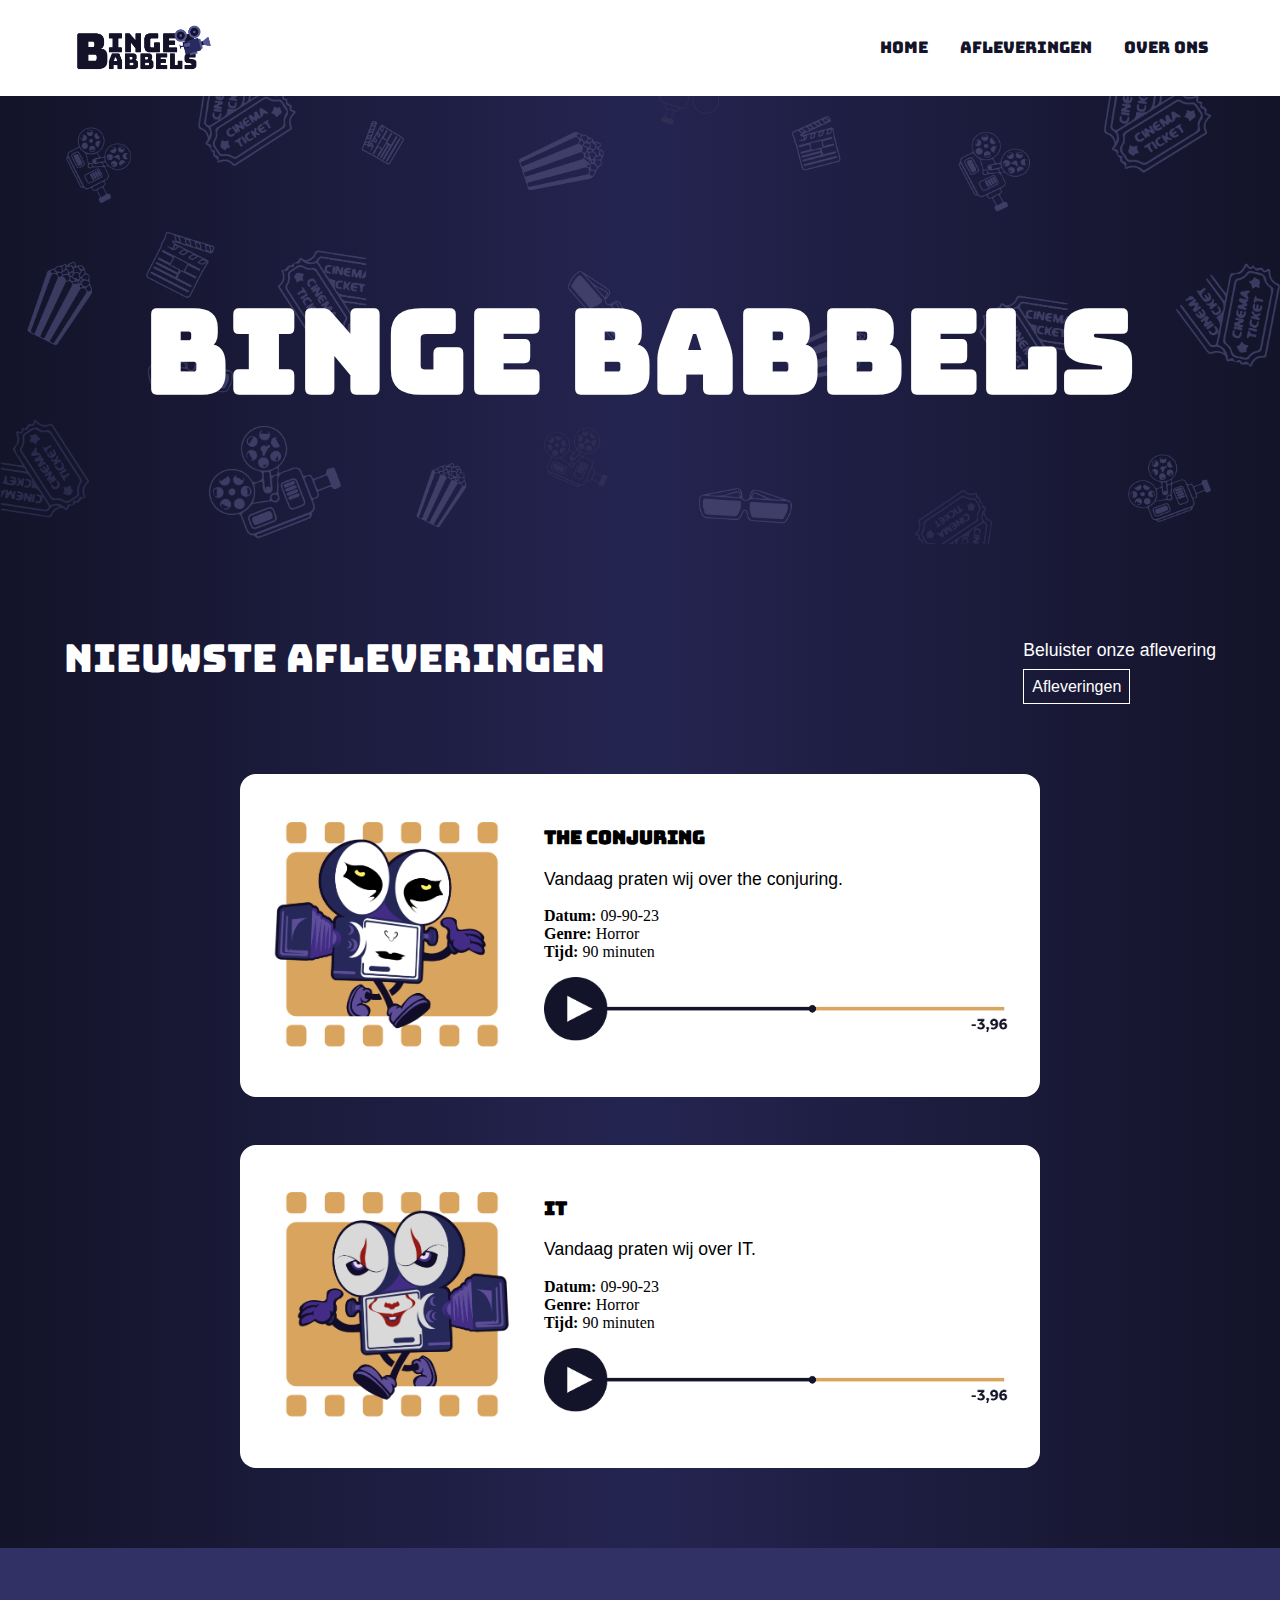
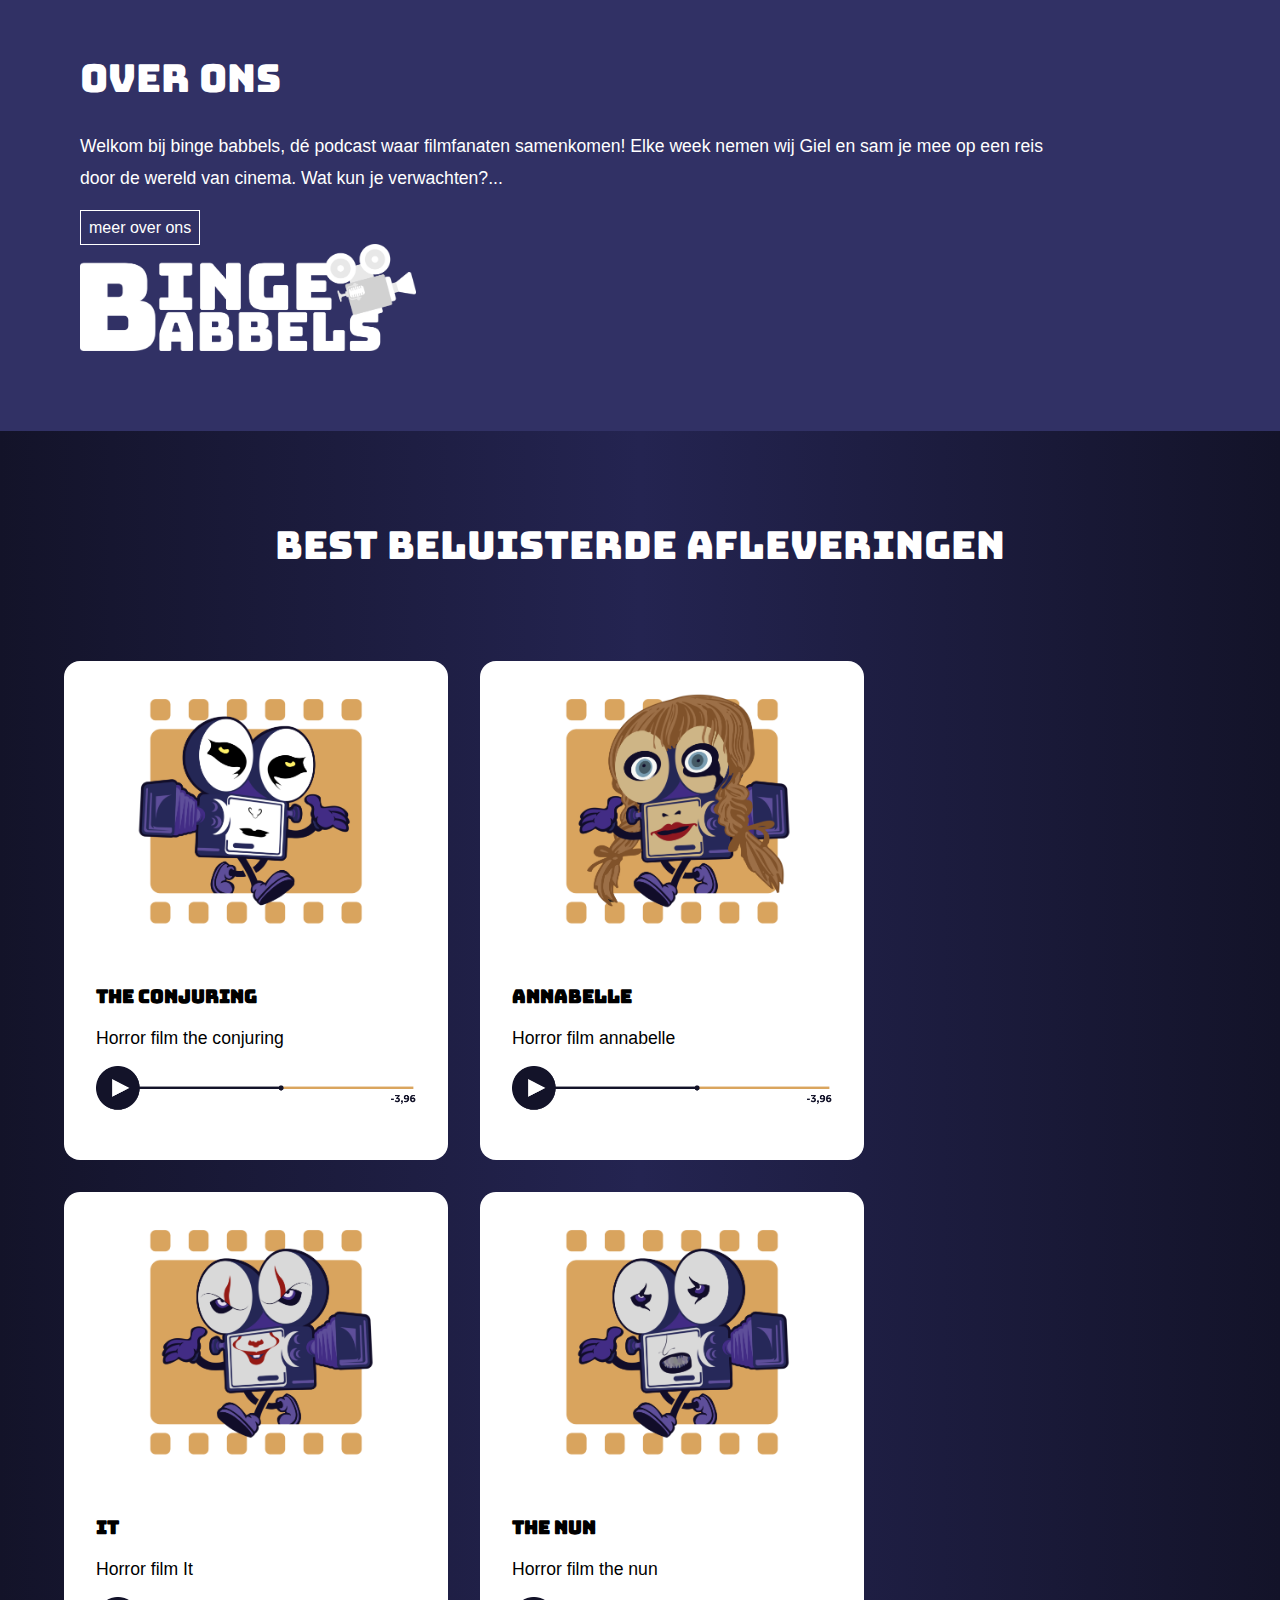
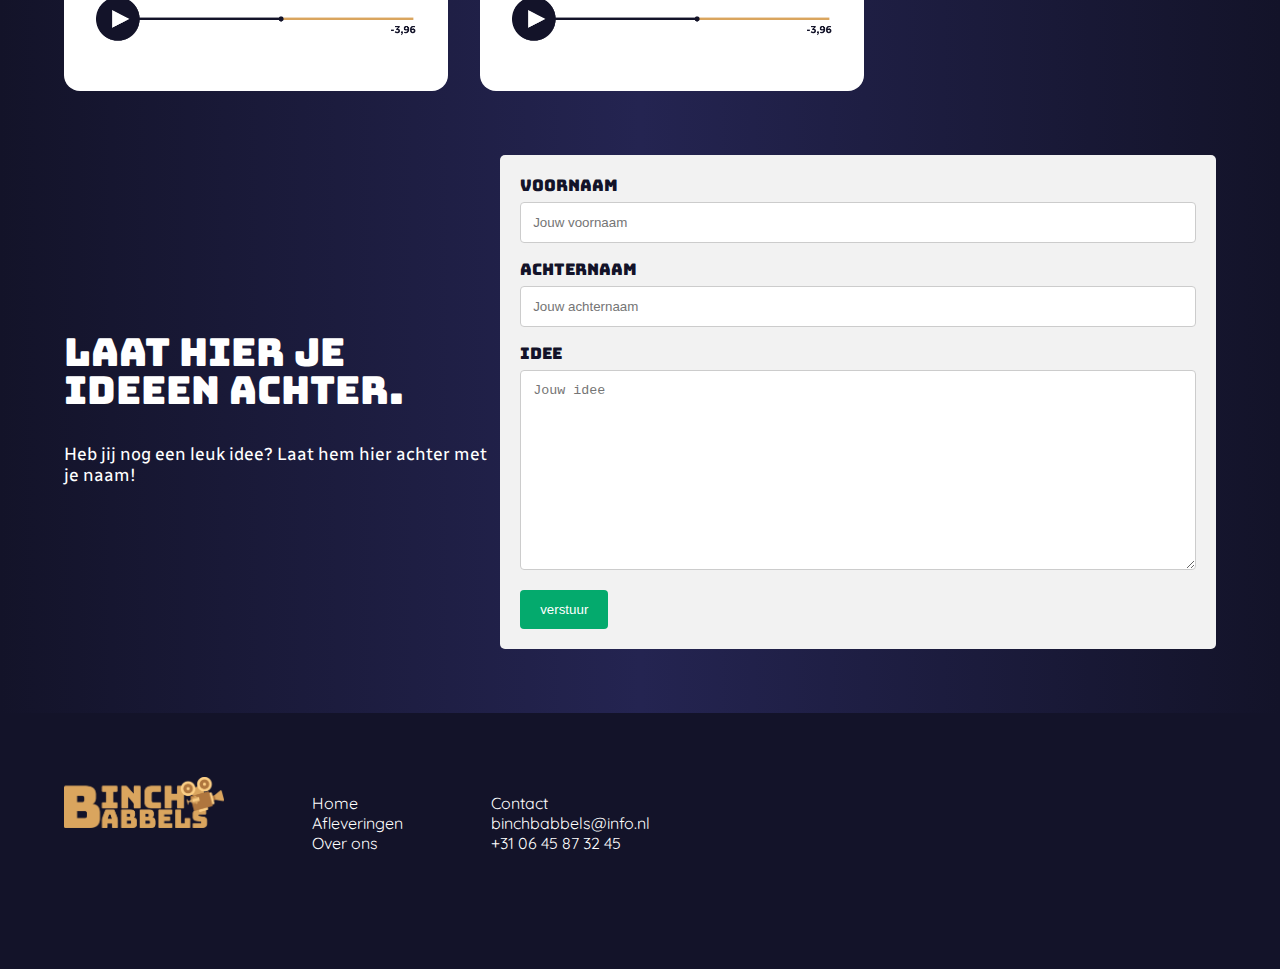
==== commit c3ce40a2: "nieuwe versie" ====
--- a/index.html
+++ b/index.html
@@ -1,27 +1,28 @@
 <!DOCTYPE html>
 <html lang="en">
   <head>
-    <meta charset="UTF-8" />
-    <meta name="viewport" content="width=device-width, initial-scale=1.0" />
+    <meta charset="UTF-8">
+    <link rel="icon" href="images/Logo-blauw.png">
+    <meta name="viewport" content="width=device-width, initial-scale=1.0">
     <title>Binch Babbels</title>
-    <link rel="stylesheet" href="style.css" />
-
-    <link rel="preconnect" href="https://fonts.googleapis.com" />
-    <link rel="preconnect" href="https://fonts.gstatic.com" crossorigin />
+    <link rel="stylesheet" href="style.css">
+
+    <link rel="preconnect" href="https://fonts.googleapis.com">
+    <link rel="preconnect" href="https://fonts.gstatic.com" crossorigin>
     <link
       href="https://fonts.googleapis.com/css2?family=Anton&display=swap"
       rel="stylesheet"
-    />
+    >
     <link href="https://fonts.googleapis.com/css2?family=Radio+Canada:ital,wght@0,300..700;1,300..700&display=swap" rel="stylesheet">
     <link href="https://fonts.googleapis.com/css2?family=Quicksand:wght@300..700&display=swap" rel="stylesheet">
     <link
       href="https://fonts.googleapis.com/css2?family=Anton&family=Permanent+Marker&display=swap"
       rel="stylesheet"
-    />
+    >
     <link
       href="https://fonts.googleapis.com/css2?family=Bungee&display=swap"
       rel="stylesheet"
-    />
+    >
   </head>
 
   <body>
@@ -48,10 +49,10 @@
       <!--Nieuwsta afleveringen-->
 
       <section class="nieuwste-afleveringen">
-        <h2>Nieuwste <br> afleveringen</h2> 
+        <h2>Nieuwste afleveringen</h2> 
         <div>
           <p>Beluister onze aflevering</p>
-          <a href="afleveringen.html">afleveringen</a>
+          <a href="afleveringen.html">Afleveringen</a>
         </div>
 
       </section>
@@ -59,40 +60,36 @@
       <!-- Tegels afleveringen-->
       <section class="aflevering">
         <article>
-          <img
-            class="aflevering-tumbnail"
-            src="images/Tekengebied 1 2.png"
-            alt="tumbnail"
-          />
+          <img class="aflevering-tumbnail" src="images/Tekengebied12.png" alt="tumbnail">
           <div>
             <h3 class="titel-nieuwe">The conjuring</h3>
-            <p>vandaag praten wij over the conjuring</p>
+            <p>Vandaag praten wij over the conjuring.</p>
 
             <ul>
-              <li> <b>Datum:&nbsp;</b> 09-90-23</li>
-              <li> <b>Genre:&nbsp;</b> Horror</li>
-              <li> <b>Tijd:&nbsp;</b>90 minuten</li>
+              <li> <strong>Datum:&nbsp;</strong> 09-90-23</li>
+              <li> <strong>Genre:&nbsp;</strong> Horror</li>
+              <li> <strong>Tijd:&nbsp;</strong>90 minuten</li>
             </ul>
 
-            <img class="playlijn" src="images/play.png" alt="afspeel lijntje" />
-          </div>
-        </article>
-
-        <article>
-          <img
-            class="aflevering-tumbnail"
-            src="images/Tekengebied 2 2.png"
-            alt="tumbnail"
-          />
-          <div>
-            <h3 class="titel-nieuwe">It</h3>
-            <p>vandaag praten wij over it</p>
+            <img class="playlijn" src="images/play.png" alt="afspeel lijntje">
+          </div>
+        </article>
+
+        <article>
+          <img
+            class="aflevering-tumbnail"
+            src="images/Tekengebied22.png"
+            alt="tumbnail"
+          >
+          <div>
+            <h3 class="titel-nieuwe">IT</h3>
+            <p>Vandaag praten wij over IT.</p>
             <ul>
-              <li> <b>Datum:&nbsp;</b> 09-90-23</li>
-              <li> <b>Genre:&nbsp;</b> Horror</li>
-              <li> <b>Tijd:&nbsp;</b>90 minuten</li>
+              <li> <strong>Datum:&nbsp;</strong> 09-90-23</li>
+              <li> <strong>Genre:&nbsp;</strong> Horror</li>
+              <li> <strong>Tijd:&nbsp;</strong>90 minuten</li>
             </ul>
-            <img class="playlijn" src="images/play.png" alt="afspeel lijntje" />
+            <img class="playlijn" src="images/play.png" alt="afspeel lijntje">
           </div>
         </article>
       </section>
@@ -105,10 +102,10 @@
   <div>
     <h2>Over ons </h2>
     <p>
-      Welkom bij binge babbels, dé podcast waar filmfanaten samenkomen! Elke week nemen wij Giel en sam je mee op een reis <br> door de wereld van cinema. Wat kun je verwachten?... </p>
+      Welkom bij binge babbels, dé podcast waar filmfanaten samenkomen! Elke week nemen wij Giel en sam je mee op een reis door de wereld van cinema. Wat kun je verwachten?... </p>
     <a href="over-ons-podcast.html">meer over ons</a>
   </div>
-    <img  class="foto-overons-home" src="images/wit-logo.png" alt="">
+    <img  class="foto-overons-home" src="images/wit-logo.png" alt="wit-bingebabbels-logo">
   
 
 </section>
@@ -129,28 +126,28 @@
         <article>
           <img
             class="aflevering-tumbnail"
-            src="images/Tekengebied 1 2.png"
-            alt="tumbnail"
-          />
+            src="images/Tekengebied12.png"
+            alt="tumbnail"
+          >
           <div>
             <h3 class="titel-nieuwe">The conjuring</h3>
             <p>Horror film the conjuring</p>
 
-            <img class="playlijn" src="images/play.png" alt="afspeel lijntje" />
-          </div>
-        </article>
-
-        <article>
-          <img
-            class="aflevering-tumbnail"
-            src="images/Tekengebied 4 1.png"
-            alt="tumbnail"
-          />
+            <img class="playlijn" src="images/play.png" alt="afspeel lijntje">
+          </div>
+        </article>
+
+        <article>
+          <img
+            class="aflevering-tumbnail"
+            src="images/Tekengebied41.png"
+            alt="tumbnail"
+          >
           <div>
             <h3 class="titel-nieuwe">Annabelle</h3>
             <p>Horror film annabelle</p>
     
-            <img class="playlijn" src="images/play.png" alt="afspeel lijntje" />
+            <img class="playlijn" src="images/play.png" alt="afspeel lijntje">
           </div>
         </article>
         
@@ -158,28 +155,24 @@
         <article>
           <img
             class="aflevering-tumbnail"
-            src="images/Tekengebied 2 2.png"
-            alt="tumbnail"
-          />
+            src="images/Tekengebied22.png"
+            alt="tumbnail"
+          >
           <div>
             <h3 class="titel-nieuwe">It</h3>
             <p>Horror film It</p>
            
-            <img class="playlijn" src="images/play.png" alt="afspeel lijntje" />
-          </div>
-        </article>
-
-        <article>
-          <img
-            class="aflevering-tumbnail"
-            src="images/Tekengebied 6 1.png"
-            alt="tumbnail"
-          />
+            <img class="playlijn" src="images/play.png" alt="afspeel lijntje">
+          </div>
+        </article>
+
+        <article>
+          <img class="aflevering-tumbnail" src="images/Tekengebied61.png"alt="tumbnail">
           <div>
             <h3 class="titel-nieuwe">The nun</h3>
             <p>Horror film the nun</p>
            
-            <img class="playlijn" src="images/play.png" alt="afspeel lijntje" />
+            <img class="playlijn" src="images/play.png" alt="afspeel lijntje">
           </div>
         </article>
       </section>
@@ -191,47 +184,32 @@
         <div>
           
           <h2>
-            Laat hier je ideeen achter
+            Laat hier je ideeen achter.
           </h2>
           <p>
-            Heb jij nog een leuk idee?<br /> laat hem hier achter met je naam!
+            Heb jij nog een leuk idee? Laat hem hier achter met je naam!
           </p>
         </div>
 
         <div class="container">
           <form action="action_page.php">
             <label for="fname">Voornaam</label>
-            <input
-              type="text"
-              id="fname"
-              name="firstname"
-              placeholder="Jouw voornaam"
-            />
+            <input type="text"id="fname" name="firstname" placeholder="Jouw voornaam">
 
             <label for="lname">Achternaam</label>
-            <input
-              type="text"
-              id="lname"
-              name="lastname"
-              placeholder="Jouw achternaam"
-            />
+            <input type="text" id="lname"name="lastname" placeholder="Jouw achternaam">
 
             <label for="subject">Idee</label>
-            <textarea
-              id="subject"
-              name="subject"
-              placeholder="Jouw idee"
-              style="height: 200px"
-            ></textarea>
-
-            <input type="submit" value="verstuur" />
+            <textarea id="subject" name="subject" placeholder="Jouw idee"style="height: 200px"></textarea>
+
+            <input type="submit" value="verstuur">
           </form>
         </div>
       </section>
     </main>
 
     <footer>
-      <img src="images/logo-binchbabbels-geel.png" alt="logo" />
+      <img src="images/logo-binchbabbels-geel.png" alt="logo">
       <div>
         <ul>
           <li>Home</li>
--- a/style.css
+++ b/style.css
@@ -248,6 +248,10 @@
   
 }
 
+.overons-section div p {
+  width: 100ch;
+}
+
 
 .foto-overons-home{
   width:30%;
@@ -287,6 +291,7 @@
 .tussenblok-actie h2{
   font-size: 4rem;
   line-height: 4rem;
+  width: 14ch;
   
 }
 
@@ -451,7 +456,7 @@
 }
 
 .overons-tekst {
-  font-size: 1.5vw;
+  font-size: 1vw;
   line-height: 2vw;
 }
 
